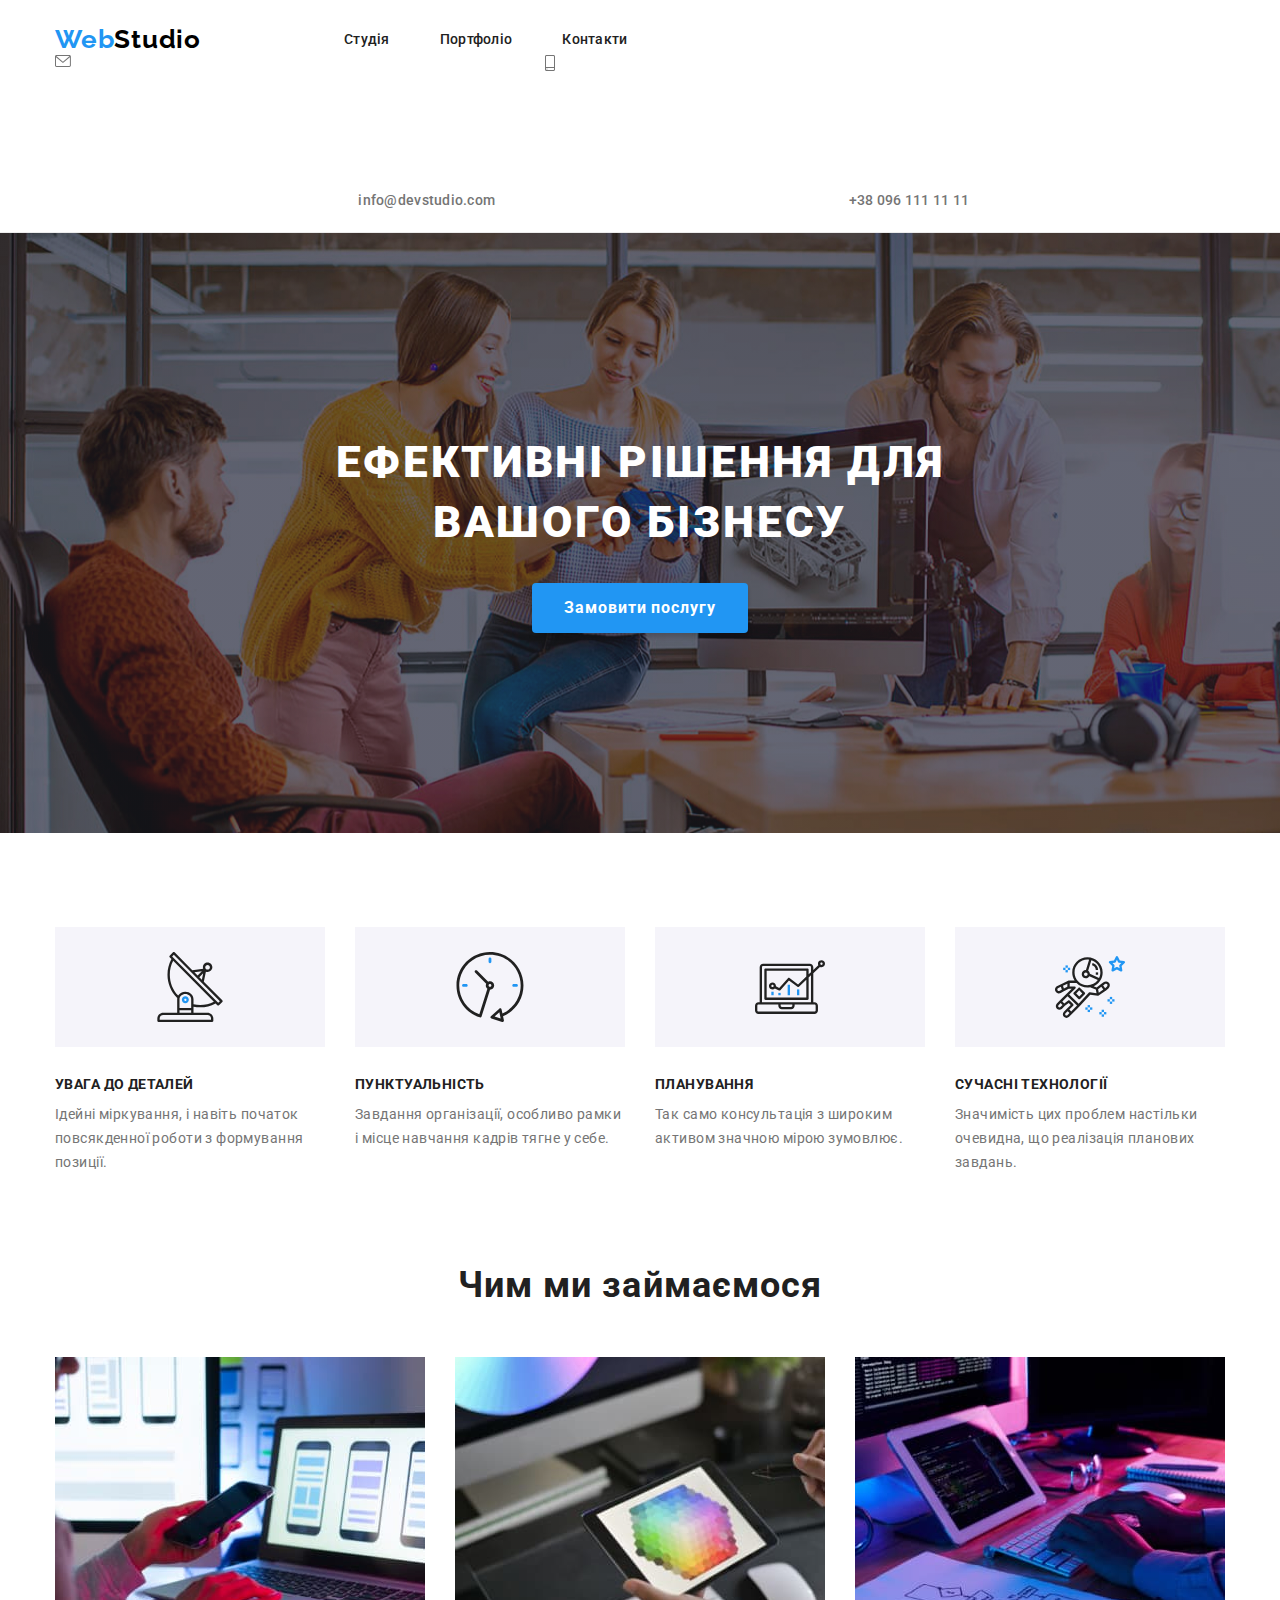
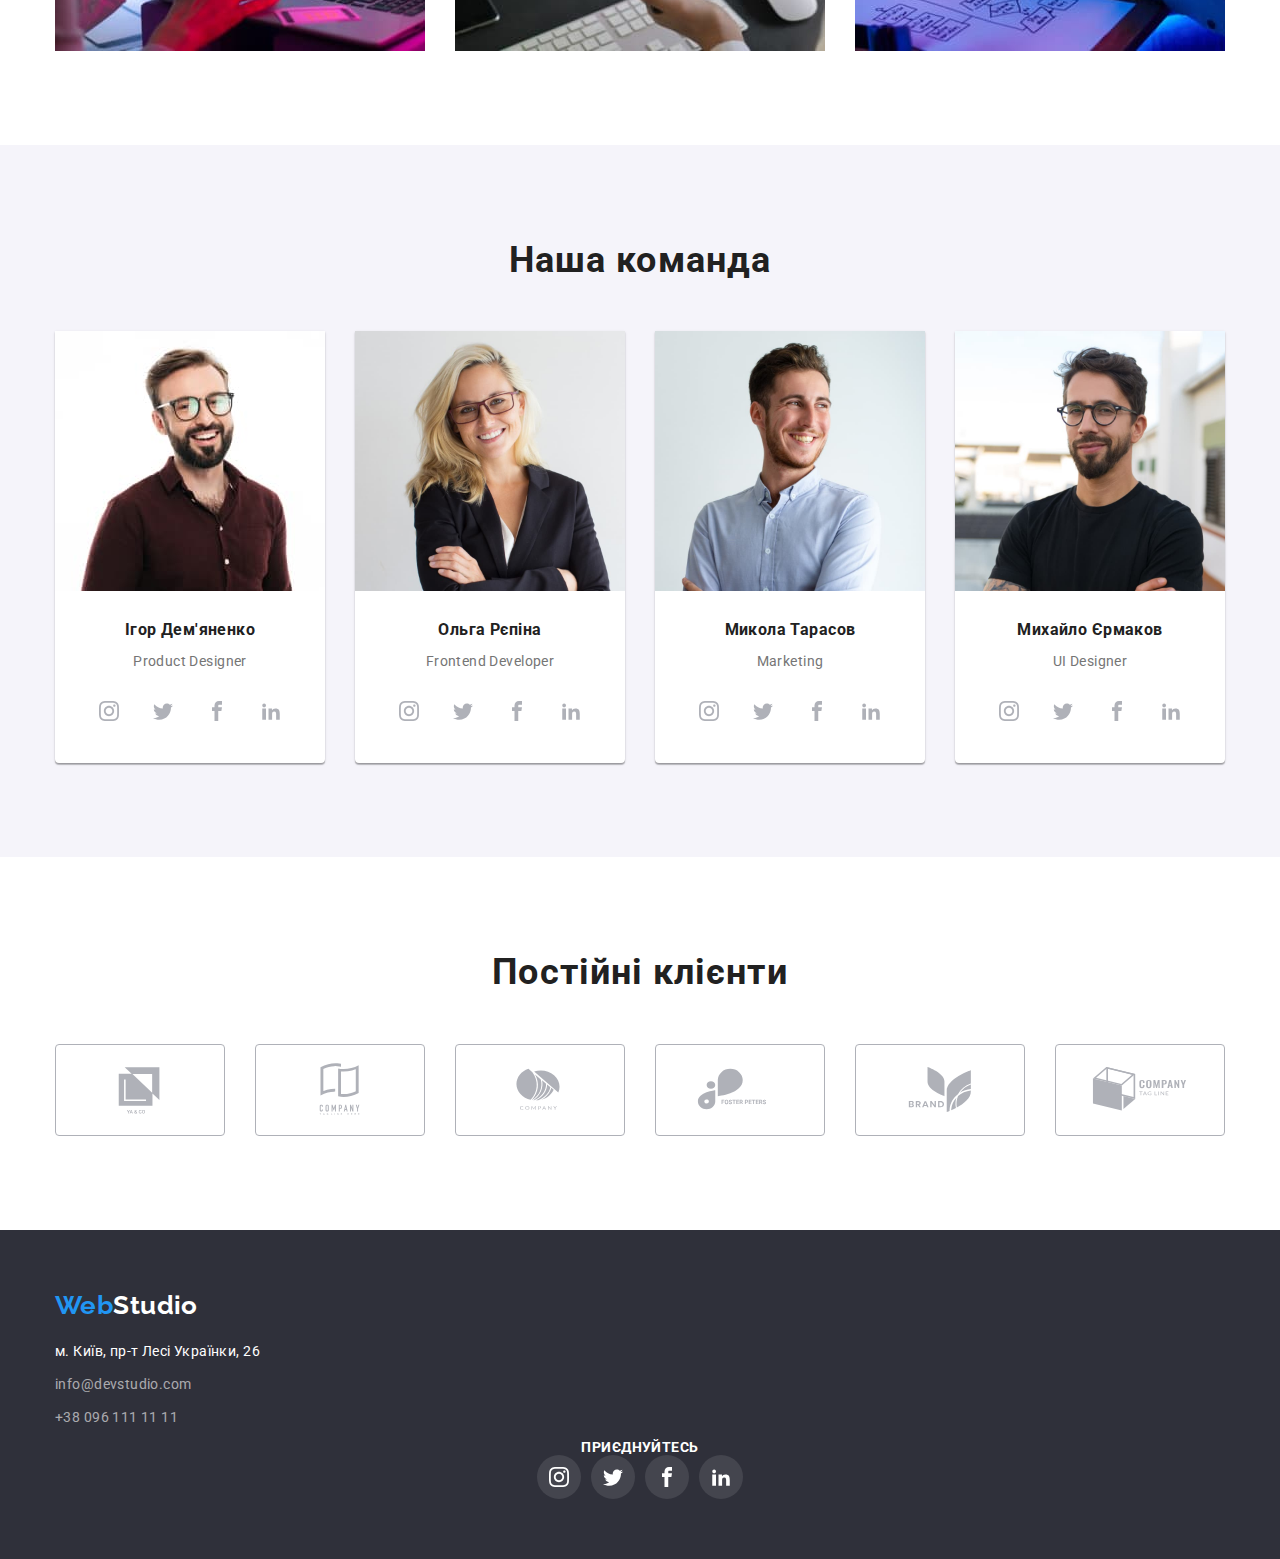
==== index.html @ 0ea30027 "hw4" ====
<!DOCTYPE html>
<html lang="uk">
  <head>
    <meta charset="UTF-8" />
    <meta name="viewport" content="width=device-width, initial-scale=1.0" />
    <title>WebStudio</title>
    <link href="https://fonts.googleapis.com/css2?family=Raleway:wght@700&family=Roboto:wght@400;500;700;900&display=swap" rel="stylesheet">
    <link rel="stylesheet" href="https://cdn.jsdelivr.net/npm/modern-normalize@1.1.0/modern-normalize.min.css">
    <link rel="stylesheet" href="css/styles.css" />
   </head>
  <body>
    <!--header-->
    <header class="header-top">
      <div class="container page-header-container">
      <nav class="page-header-container">
        <a class="logo" href="./index.html">Web<span class="logo-dark">Studio</span></a>
        <ul class="page-header-container">
          <li><a class="header-list-link" href="./index.html">Студія</a></li>
          <li><a class="header-list-link" href="./portfolio.html">Портфоліо</a></li>
          <li><a class="header-list-link" href="#">Контакти</a></li>
        </ul>
      </nav>
      <ul class="page-header-container">
        <li class="header-contact-list">
          <a class="header-list-link-contact" href="mailto:info@devstudio.com" lang="en"> 
            <svg class="header-contact">
            <use href="./images/sprite.svg#icon-envelope" width="16px" height="12px"></use>
          </svg>
          info@devstudio.com</a>
        </li>
        <li class="header-contact-list"> 
          <a class="header-list-link-contact" href="tel:+380961111111">
            <svg class="header-contact">
              <use href="./images/sprite.svg#icon-smartphone" width="10px" height="16px"></use>
            </svg> 
            +38 096 111 11 11</a>
        </li>
      </ul>
      </div>
    </header>
    <!--main-->
    <main>
      <section class="title">
        <div class="container">
        <h1 class="title-item">Ефективні рішення для вашого бізнесу</h1>
        <button class="button title-button" type="button">Замовити послугу</button>
        </div>
      </section>
      <section class="main-description-box">
        <div class="container">
        <h2 class="visually-hidden">Наші переваги</h2>
        <ul class="card-list">
                <li class="card-list-item">
                    <svg class="card-list-icon">
                      <use href="./images/sprite.svg#icon-antenna"></use>
                    </svg>
                </li>
                <li class="card-list-item">
                    <svg class="card-list-icon">
                      <use href="./images/sprite.svg#icon-clock"></use>
                    </svg>
                </li>
                <li class="card-list-item">
                    <svg class="card-list-icon">
                      <use href="./images/sprite.svg#icon-diagram"></use>
                    </svg>
                </li>
                <li class="card-list-item">
                    <svg class="card-list-icon">
                      <use href="./images/sprite.svg#icon-astronaut"></use>
                    </svg>
                </li>
              </ul>
        <ul class="main-description">
          <li class="main-job-description">
            <h3 class="main-title">Увага до деталей</h3>
            <p class="main-list">
              Ідейні міркування, і навіть початок повсякденної роботи з формування позиції.
            </p>
          </li>
          <li class="main-job-description">
            <h3 class="main-title">Пунктуальність</h3>
            <p class="main-list">
              Завдання організації, особливо рамки і місце навчання кадрів тягне у себе.
            </p>
          </li>
          <li class="main-job-description">
            <h3 class="main-title">Планування</h3>
            <p class="main-list">
              Так само консультація з широким активом значною мірою зумовлює.
            </p>
          </li>
          <li class="main-job-description">
            <h3 class="main-title">Сучасні технології</h3>
            <p class="main-list">
              Значимість цих проблем настільки очевидна, що реалізація планових
              завдань.
            </p>
          </li>
        </ul>
        </div>
      </section>
      <section class="main-images-box"> 
        <div class="container">
        <h2 class="main-title-icon">Чим ми займаємося</h2>
        <ul class="main-images">
          <li>
            <img src=./images/img(1).jpg alt="людина працює з телефоном"
            width="370">
          </li>
          <li>
            <img src=./images/img(2).jpg alt="людина працює за планшетом"
            width="370"/>
          </li>
          <li>
            <img src=./images/img(3).jpg alt="людина працює за комп'ютером"
            width="370"/>
          </li>
        </ul>
        </div>
      </section>
      <section class="main-team">
        <div class="container">
        <h2 class="main-title-icon">Наша команда</h2>
        <ul class="main-group-icon">
          <li class="main-team-foto">
            <img src=./images/img4.jpg alt="Ігор Дем'яненко" width="270" height="260"/>
             <div class="main-group-text"> 
              <h3 class="main-group-name">Ігор Дем'яненко</h3>
              <p class="main-list-command">Product Designer</p>
              <ul class="social-list">
                <li class="social-list-item">
                  <a href="" class="social-list-link">
                    <svg class="social-list-icon">
                      <use href="./images/sprite.svg#icon-instagram"></use>
                    </svg>
                  </a>
                </li>
                <li class="social-list-item">
                  <a href="" class="social-list-link">
                    <svg class="social-list-icon">
                      <use href="./images/sprite.svg#icon-twitter"></use>
                    </svg>
                  </a>
                </li>
                <li class="social-list-item">
                  <a href="" class="social-list-link">
                    <svg class="social-list-icon">
                      <use href="./images/sprite.svg#icon-facebook"></use>
                    </svg>
                  </a>
                </li>
                <li class="social-list-item">
                  <a href="" class="social-list-link">
                    <svg class="social-list-icon">
                      <use href="./images/sprite.svg#icon-linkedin"></use>
                    </svg>
                  </a>
                </li>
              </ul>
              </div>
          </li>
          <li class="main-team-foto">
            <img src=./images/img1.jpg alt="Ольга Рєпіна" width="270" height="260"/>
             <div class="main-group-text">
            <h3 class="main-group-name">Ольга Рєпіна</h3>
            <p class="main-list-command">Frontend Developer</p>
            <ul class="social-list">
              <li class="social-list-item">
                <a href="" class="social-list-link">
                  <svg class="social-list-icon">
                    <use href="./images/sprite.svg#icon-instagram"></use>
                  </svg>
                </a>
              </li>
              <li class="social-list-item">
                <a href="" class="social-list-link">
                  <svg class="social-list-icon">
                    <use href="./images/sprite.svg#icon-twitter"></use>
                  </svg>
                </a>
              </li>
              <li class="social-list-item">
                <a href="" class="social-list-link">
                  <svg class="social-list-icon">
                    <use href="./images/sprite.svg#icon-facebook"></use>
                  </svg>
                </a>
              </li>
              <li class="social-list-item">
                <a href="" class="social-list-link">
                  <svg class="social-list-icon">
                    <use href="./images/sprite.svg#icon-linkedin"></use>
                  </svg>
                </a>
              </li>
            </ul>
            </div>
          </li>
          <li class="main-team-foto">
            <img src=./images/img2.jpg alt="Микола Тарасов" width="270" height="260"/>
            <div class="main-group-text">
            <h3 class="main-group-name">Микола Тарасов</h3>
            <p class="main-list-command">Marketing</p>
            <ul class="social-list">
              <li class="social-list-item">
                <a href="" class="social-list-link">
                  <svg class="social-list-icon">
                    <use href="./images/sprite.svg#icon-instagram"></use>
                  </svg>
                </a>
              </li>
              <li class="social-list-item">
                <a href="" class="social-list-link">
                  <svg class="social-list-icon">
                    <use href="./images/sprite.svg#icon-twitter"></use>
                  </svg>
                </a>
              </li>
              <li class="social-list-item">
                <a href="" class="social-list-link">
                  <svg class="social-list-icon">
                    <use href="./images/sprite.svg#icon-facebook"></use>
                  </svg>
                </a>
              </li>
              <li class="social-list-item">
                <a href="" class="social-list-link">
                  <svg class="social-list-icon">
                    <use href="./images/sprite.svg#icon-linkedin"></use>
                  </svg>
                </a>
              </li>
            </ul>
            </div>
          </li>
          <li class="main-team-foto">
            <img src=./images/img3.jpg alt="Михайло Єрмаков" width="270" height="260"/>
            <div class="main-group-text">
            <h3 class="main-group-name">Михайло Єрмаков</h3>
            <p class="main-list-command">UI Designer</p>
            <ul class="social-list">
              <li class="social-list-item">
                <a href="" class="social-list-link">
                  <svg land="en" aria-label="instagram icon" class="social-list-icon">
                    <use href="./images/sprite.svg#icon-instagram"></use>
                  </svg>
                </a>
              </li>
              <li class="social-list-item">
                <a href="" class="social-list-link">
                  <svg land="en" aria-label="twitter icon" class="social-list-icon">
                    <use href="./images/sprite.svg#icon-twitter"></use>
                  </svg>
                </a>
              </li>
              <li class="social-list-item">
                <a href="" class="social-list-link">
                  <svg land="en" aria-label="facebook icon" class="social-list-icon">
                    <use href="./images/sprite.svg#icon-facebook"></use>
                  </svg>
                </a>
              </li>
              <li class="social-list-item">
                <a href="" class="social-list-link">
                  <svg land="en" aria-label="linkedin icon" class="social-list-icon">
                    <use href="./images/sprite.svg#icon-linkedin"></use>
                  </svg>
                </a>
              </li>
            </ul>
            </div>
          </li>
        </ul>
        </div>
        </section>
        <section class="main-customers">
          <div class="container"> 
            <h2 class="main-title-icon">Постійні клієнти</h2>
            <ul class="customers-list">
              <li class="customers-list-item">
                  <svg class="customers-list-icon">
                    <use href="./images/sprite.svg#icon-logo"></use>
                  </svg>
              </li>
              <li class="customers-list-item">
                  <svg class="customers-list-icon">
                    <use href="./images/sprite.svg#icon-logo-1"></use>
                  </svg>
              </li>
              <li class="customers-list-item">
                  <svg class="customers-list-icon">
                    <use href="./images/sprite.svg#icon-logo-2"></use>
                  </svg>
              </li>
              <li class="customers-list-item">
                  <svg class="customers-list-icon">
                    <use href="./images/sprite.svg#icon-logo-3"></use>
                  </svg>
              </li>
              <li class="customers-list-item">
                <svg class="customers-list-icon">
                  <use href="./images/sprite.svg#icon-logo-4"></use>
                </svg>
            </li>
            <li class="customers-list-item">
              <svg class="customers-list-icon">
                <use href="./images/sprite.svg#icon-logo-5"></use>
              </svg>
          </li>
            </ul>
          </div> 
        </section>
    </main>
    <!--footer-->
    <footer class="footer-item">
      <div class="container">
        <div>
      <a class="logo-footer" href="/">Web<span class="logo-light">Studio</span></a>
      <address class="footer-style">
        <ul class="footer-cont-m">
          <li class="footer-cont-display">
            <a class="footer-address"
              href="https://gl/maps/CPtrU1FHBa2aNyZL9"
              target="_blank"
              rel="noopener noopener nofollow"
              >м. Київ, пр-т Лесі Українки, 26</a>
          </li>
          <li class="footer-cont-display">
            <a class="footer-contacts"
            href="mailto:info@devstudio.com" lang="en">info@devstudio.com</a>
          </li>
          <li class="footer-cont-display"><a class="footer-contacts"
            href="tel:+380961111111">+38 096 111 11 11</a></li>
        </ul>
      </address>
    </div>
  <div class="footer-social">
    <h3 class="footer-social-title">приєднуйтесь</h3>
    <ul class="footer-social-list">
      <li class="footer-social-list-item">
        <a href="" class="footer-social-list-link">
          <svg land="en" aria-label="instagram icon" class="footer-social-list-icon">
            <use href="./images/sprite.svg#icon-instagram"></use>
          </svg>
        </a>
      </li>
      <li class="footer-social-list-item">
        <a href="" class="footer-social-list-link">
          <svg land="en" aria-label="twitter icon" class="footer-social-list-icon">
            <use href="./images/sprite.svg#icon-twitter"></use>
          </svg>
        </a>
      </li>
      <li class="footer-social-list-item">
        <a href="" class="footer-social-list-link">
          <svg land="en" aria-label="facebook icon" class="footer-social-list-icon">
            <use href="./images/sprite.svg#icon-facebook"></use>
          </svg>
        </a>
      </li>
      <li class="footer-social-list-item">
        <a href="" class="footer-social-list-link">
          <svg land="en" aria-label="linkedin icon" class="footer-social-list-icon">
            <use href="./images/sprite.svg#icon-linkedin"></use>
          </svg>
        </a>
      </li>
    </ul>
      </div>
    </footer>
  </body>
</html>
---- css/styles.css ----
:root{
    --accent-color:#2196F3;
    --primary-text-color:#212121;
    --secondary-text-color:#757575;
    --title-background-color:#2F303A;
    --title-item:#FFFFFF;
    --body-color:#ffffff;
    --portfolio-header:#FFFFFF;
    --logo-dark-header:#000000;
    --header-list-link-contact:#757575;
    --portfolio-button-bc:#F5F4FA;
    --button:#FFFFFF;
    --button-hf:#188CE8;
    --portfolio-button-hf:#FFFFFF;
    --main-team:#F5F4FA;
    --main-team-foto:#FFFFFF;
    --logo-light:#FFFFFF;
    --footer-address:#FFFFFF;
    --footer-contacts:#FFFFFF99;
    --main-portfolio-foto-border:#EEEEEE;
    --portfolio-main-fon:#F5F5F5;
    --footer-social-title:#FFFFFF}
ul,ol {
    list-style: none;
    margin-top: 0;
    margin-bottom: 0;
    padding-left: 0;}
img {
    display: block;}
h1,h2,h3,p{
    margin-top: 0;
    margin-bottom: 0;}    
button {cursor: pointer;
    font-family: 'Roboto', sans-serif;
    font-style: normal;
    font-weight: 700;
    font-size: 16px;
    line-height: 1.88;
    letter-spacing: 0.06em;}  
body{
    font-family: 'Roboto', sans-serif;
    font-size: 14px;
    letter-spacing: 0.03em;
    background-color:var(--body-color);
    color:var(--primary-text-color);}
.portfolio-body {
    background-color:var(--body-color);}
/*header*/
.header-top {
    padding-top: 24px;
    padding-bottom: 24px;
    border-bottom: 1px solid #ECECEC;;}
.container {
    width: 1200px;
    margin-left: auto;
    margin-right: auto;
    padding-left: 15px;
    padding-right: 15px;}
.page-header-container {
    display: flex;
    flex-wrap: wrap;
    align-items: center;
    justify-content: space-between;
    column-gap: 50px;}
.logo {
    text-decoration: none;
    color:var(--accent-color);
    font-family: 'Raleway', sans-serif;
    font-weight: 700;
    font-size: 26px;
    line-height: 1.19;
    letter-spacing: 0.03em;
    margin-right: 93px;}
.logo-dark {
    color:var(--logo-dark-header);}
.header-list-link {
    font-family: 'Roboto', sans-serif;
    font-style: normal;
    font-weight: 500;
    font-size: 14px;
    line-height: 1.14;
    letter-spacing: 0.02em;
    color: var(--primary-text-color);
    text-decoration : none;}
.header-list-link:hover,
.header-list-link:focus {
    color:var(--accent-color);}
.header-list-link-contact{
    font-family: 'Roboto', sans-serif;
    font-style: normal;
    font-weight: 500;
    font-size: 14px;
    line-height: 16px;
    letter-spacing: 0.02em;
    text-decoration: none;
    color:var(--header-list-link-contact);}   
.header-list-link-contact:hover,
.header-list-link-contact:focus {
    color: var(--accent-color);}
.header-contact {
    fill: var(--secondary-text-color);}
.header-contact:hover,
.header-contact:focus {
    fill: var(--accent-color);}            
.portfolio-header {
    background-color: var(--portfolio-header);}
/*main*/
.title { 
    padding-top: 200px; 
    padding-bottom: 200px;
    text-align: center;
    background-image:linear-gradient(rgba(47, 48, 58, 0.4), rgba(47, 48, 58, 0.4)), url(/images/Img.jpg);
    background-size: cover;
    background-color: var(--title-background-color);}
.title-item {
    margin-bottom: 30px; 
    margin-left: auto ;
    margin-right: auto;
    max-width: 696px ;
    font-weight: 900;
    font-size: 44px;
    line-height: 1.36;
    letter-spacing: 0.06em;
    text-transform: uppercase;
    color: var(--title-item);}
.button {
    display: inline-block;
    min-width: 216px;
    border-radius: 4px;
    background-color: var(--accent-color);
    color: var(--button);
    line-height: 1.88;
    letter-spacing: 0.06em;
    width: 216px;
    height: 50px;
    display: flex;
    align-items: center;
    justify-content: center;
    margin-left: auto;
    margin-right: auto;}
.title-button {
    border: none;
    padding: 6px 22px;
    text-align: center;
    align-items: center;
    box-shadow: 0px 4px 4px rgba(0, 0, 0, 0.15);}
.button:hover,
.button:focus {
    background-color: var(--button-hf);}
.main-description-box {
    padding-top: 94px;}
.visually-hidden {
    position: absolute;
    white-space: nowrap;
    width: 1px;
    height: 1px;
    overflow: hidden;
    border: 0;
    padding: 0;
    clip: rect(0 0 0 0);
    clip-path: inset(50%);
    margin: -1px;}
.card-list {
    display: flex;
    column-gap: 30px;} 
.card-list-item {
    display: flex;
    justify-content: center;
    align-items: center;
    width: 270px;
    height: 120px;
    background-color: #F5F4FA;
    margin-bottom: 30px;}    
.card-list-icon {
    height: 70px;
    width: 70px;}        
.main-description {
    display: flex;
    gap: 30px;}
.main-job-description { 
    width: 270px;}
.main-title {
    margin-bottom: 10px;
    text-transform: uppercase;
    font-style: Bold;
    font-size: 14px;
    line-height: 1.14;
    letter-spacing: 0.03em;
    color: var(--primary-text-color);}
.main-list {
    font-style: normal;
    font-size: 14px;
    line-height: 1.71;
    letter-spacing: 0.03em;
    color: var(--secondary-text-color);
    margin-bottom: 90px;}
.main-images-box {
    display: block;
    max-width: 100%;
    height: auto;
    padding-bottom: 94px;}
.main-title-icon {
    font-style: normal;
    font-weight: 700;
    text-align: center;
    font-size: 36px;
    line-height: 1.17;
    letter-spacing: 0.03em;
    color: var(--primary-text-color);
    margin-bottom: 50px;}
.main-list-command {
    font-style: normal;
    font-size: 14px;
    line-height: 1.71;
    letter-spacing: 0.03em;
    text-align: center;
    color: var(--secondary-text-color);
    margin-bottom: 16px;}
.main-images {
    display: flex;
    flex-wrap: wrap;
    gap: 30px;}
.main-team {
    background-color: var(--main-team);
    padding-bottom: 94px;
    padding-top: 94px;}
.main-group-icon {
    display: flex;
    flex-wrap: wrap;
    gap: 30px;}
.main-team-foto {
    background-color: var(--main-team-foto);
    box-shadow: 0px 1px 3px rgba(0, 0, 0, 0.12), 0px 1px 1px rgba(0, 0, 0, 0.14), 0px 2px 1px rgba(0, 0, 0, 0.2);
    border-radius: 0px 0px 4px 4px;}
.main-group-text {
    margin-top: 30px;}
.main-group-name {
    margin-bottom: 10px;
    text-align: center;}
.social-list {
    display: flex;
    justify-content: center;
    column-gap: 10px;} 
.social-list-link {
    display: flex;
    align-items: center;
    justify-content: center;
    width: 44px;
    height: 44px;
    border-radius: 50%;
    margin-bottom: 30px;}
.social-list-link:hover,
.social-list-link:focus {
    background-color:var(--accent-color);}    
.social-list-icon {
    width: 20px;
    height: 20px;
    fill:#AFB1B8;}
.social-list-link:hover .social-list-icon,
.social-list-link:focus .social-list-icon {
    fill: #FFFFFF;} 
.main-customers {
    padding-bottom: 94px;
    padding-top: 94px;} 
.customers-list {
    display: flex;
    justify-content: center;
    column-gap: 30px;}
.customers-list-item {
    width: 170px;
    height: 92px;
    left: 415px;
    top: 2490px;
    border: 1px solid #AFB1B8;
    border-radius: 4px;
    display: flex;
    justify-content: center;
    align-items: center;}    
.customers-list-icon:hover,
.customers-list-icon:focus {
    fill: var(--accent-color);}       
.customers-list-icon {
    width: 106px;
    height: 60px;
    fill: #AFB1B8;}              
/*main-portfolio*/
.portfolio-main-fon {
    padding-top: 94px;
    padding-bottom: 94px;}
.portfolio-main-button {
    display: flex;
    flex-wrap: wrap;
    gap: 8px;
    justify-content: center;
    margin-bottom: 50px;}
.portfolio-button {
    font-family: 'Roboto', sans-serif;
    font-style: normal;
    font-weight: 500;
    font-size: 16px;
    line-height: 1.63;
    text-align: center;
    letter-spacing: 0.03em;
    color:var(--primary-text-color);
    background-color:var(--portfolio-button-bc);
    cursor: pointer;
    border-radius: 4px;
    height: 38px;
    padding: 6px 22px;}
.portfolio-button:hover,
.portfolio-button:focus {
    background-color: var(--accent-color);
    color: var(--portfolio-button-hf);
    box-shadow: 0px 3px 1px rgba(0, 0, 0, 0.1),
        0px 1px 2px rgba(0, 0, 0, 0.08),
        0px 2px 2px rgba(0, 0, 0, 0.12);}
.portfolio-display {
    display: flex;
    flex-wrap: wrap;
    gap: 30px;}
.main-portfolio-foto {
    width: 370px;}
.main-portfolio-foto:hover,
.main-portfolio-foto:focus {
    box-shadow: 0px 1px 1px rgba(0, 0, 0, 0.12), 0px 4px 4px rgba(0, 0, 0, 0.06), 1px 4px 6px rgba(0, 0, 0, 0.16);}
.portfolio-main-text {
    padding: 20px 24px;
    border: 1px solid var(--main-portfolio-foto-border);}
.main-portfolio-title {
    font-style: normal;
    font-size: 18px;
    line-height: 2;
    letter-spacing: 0.06em;
    color: var(--primary-text-color);
    margin-bottom: 4px;}
.main-portfolio { 
    color:var(--secondary-text-color);
    font-style: normal;
    font-size: 16px;
    line-height: 1.88;
    letter-spacing: 0.03em;}
/*footer*/
.footer-item {
    background-color: #2F303A;
    padding-top: 60px;
    padding-bottom: 60px;}
.logo-footer {
    text-decoration: none;
    color: var(--accent-color);
    font-family: 'Raleway', sans-serif;
    font-style: normal;
    font-weight: 700;
    font-size: 26px;
    line-height: 1.19;}  
.logo-light {
    color: var(--logo-light);}
.footer-style {
    font-style: normal;}
.footer-cont-display {
    display: flex;
    flex-direction: column;
    margin-bottom: 9px;}
.footer-address {
    text-decoration: none;
    color: var(--footer-address);
    font-style: normal;
    font-size: 14px;
    line-height: 1.71;
    letter-spacing: 0.03em;
    margin-top: 20px;}
.footer-address:hover,
.footer-address:focus {
    color:var(--accent-color);} 
.footer-contacts {
    text-decoration: none;
    color: var(--footer-contacts);
    font-style: normal;
    font-size: 14px;
    line-height: 1.71;
    letter-spacing: 0.03em;} 
.footer-contacts:hover,
.footer-contacts:focus {
    color:var(--accent-color);}
.footer-social {
    display: flex;
    flex-direction: column;
    align-items:center;}    
.footer-social-title {
    font-weight: 700;
    font-size: 14px;
    line-height: 16px;
    letter-spacing: 0.03em;
    text-transform: uppercase;
    color:var(--footer-social-title);}    
.footer-social-list {
    display: flex;
    justify-content: center;
    column-gap: 10px;} 
.footer-social-list-link {
    display: flex;
    align-items: center;
    justify-content: center;
    width: 44px;
    height: 44px;
    border-radius: 50%;
    background: rgba(255, 255, 255, 0.1);}
.footer-social-list-link:hover,
.footer-social-list-link:focus {
    background-color:var(--accent-color);}    
.footer-social-list-icon {
    width: 20px;
    height: 20px;
    fill: #FFFFFF;}
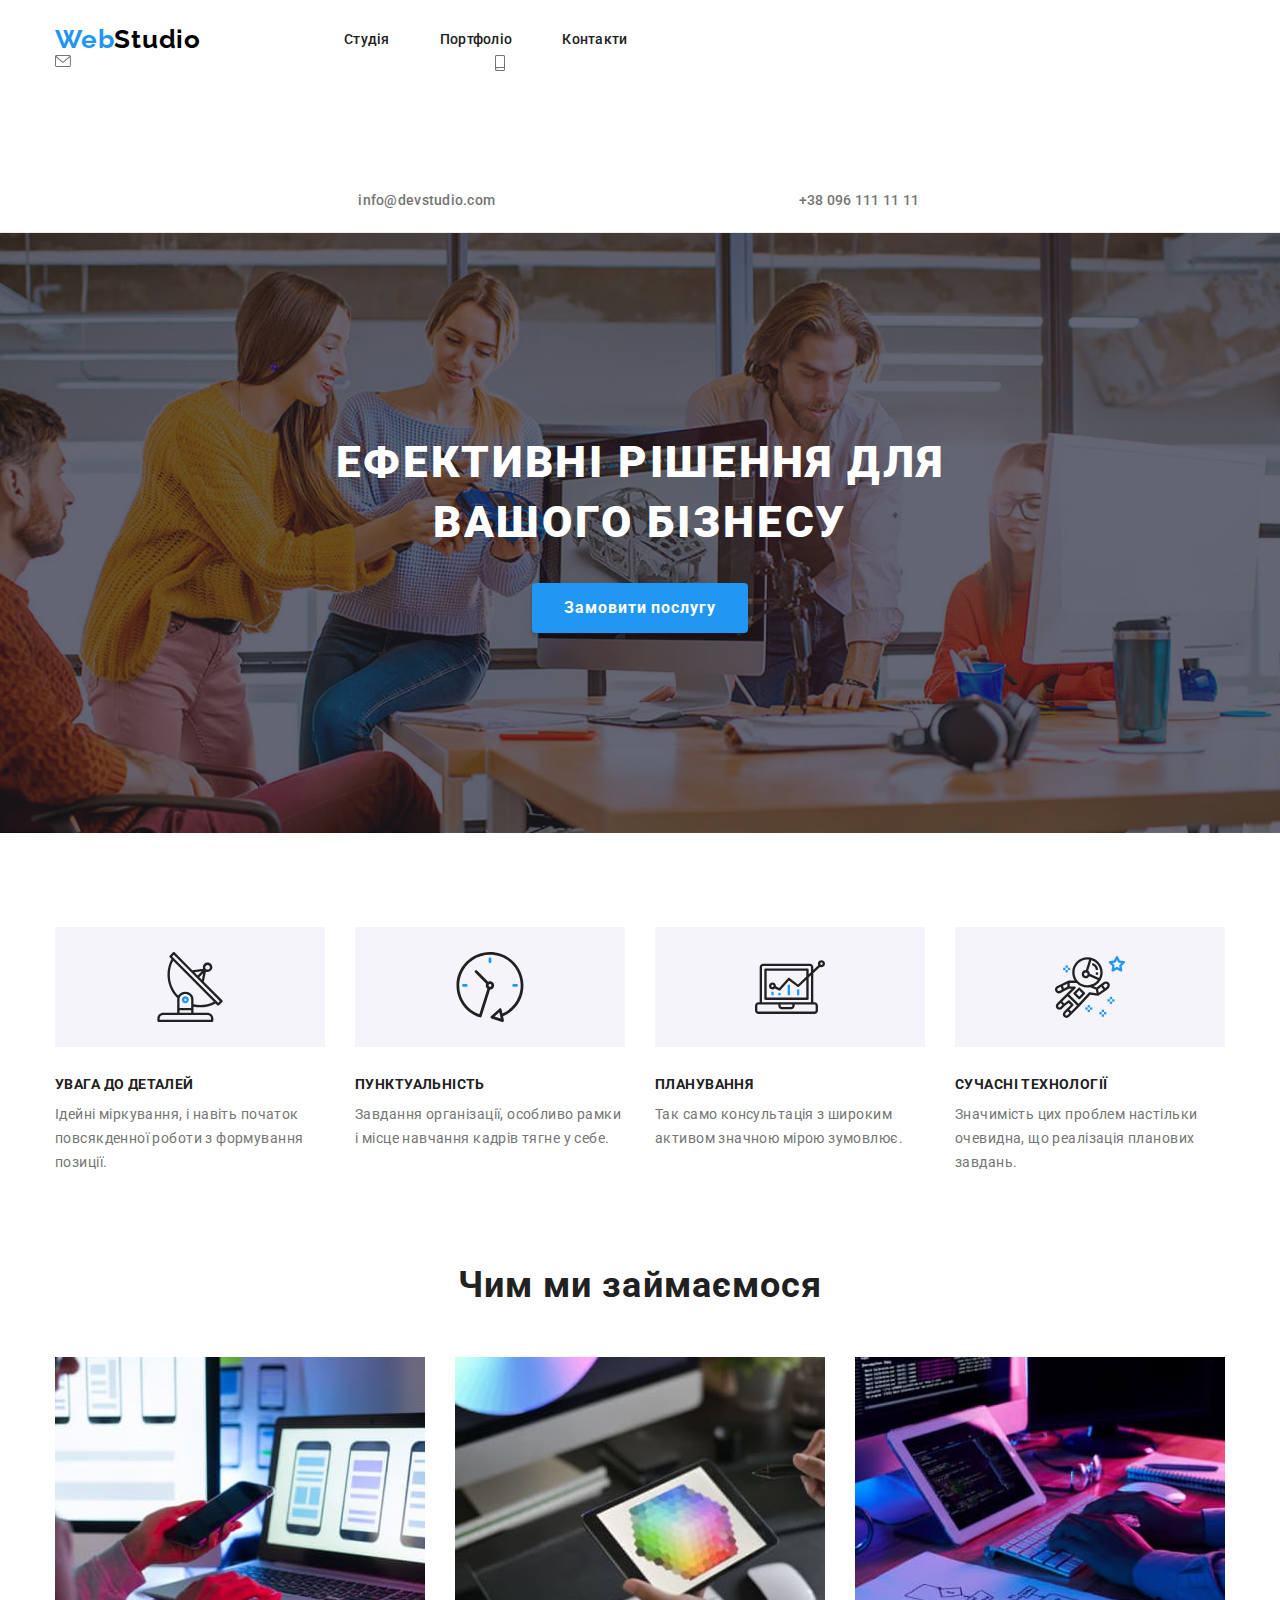
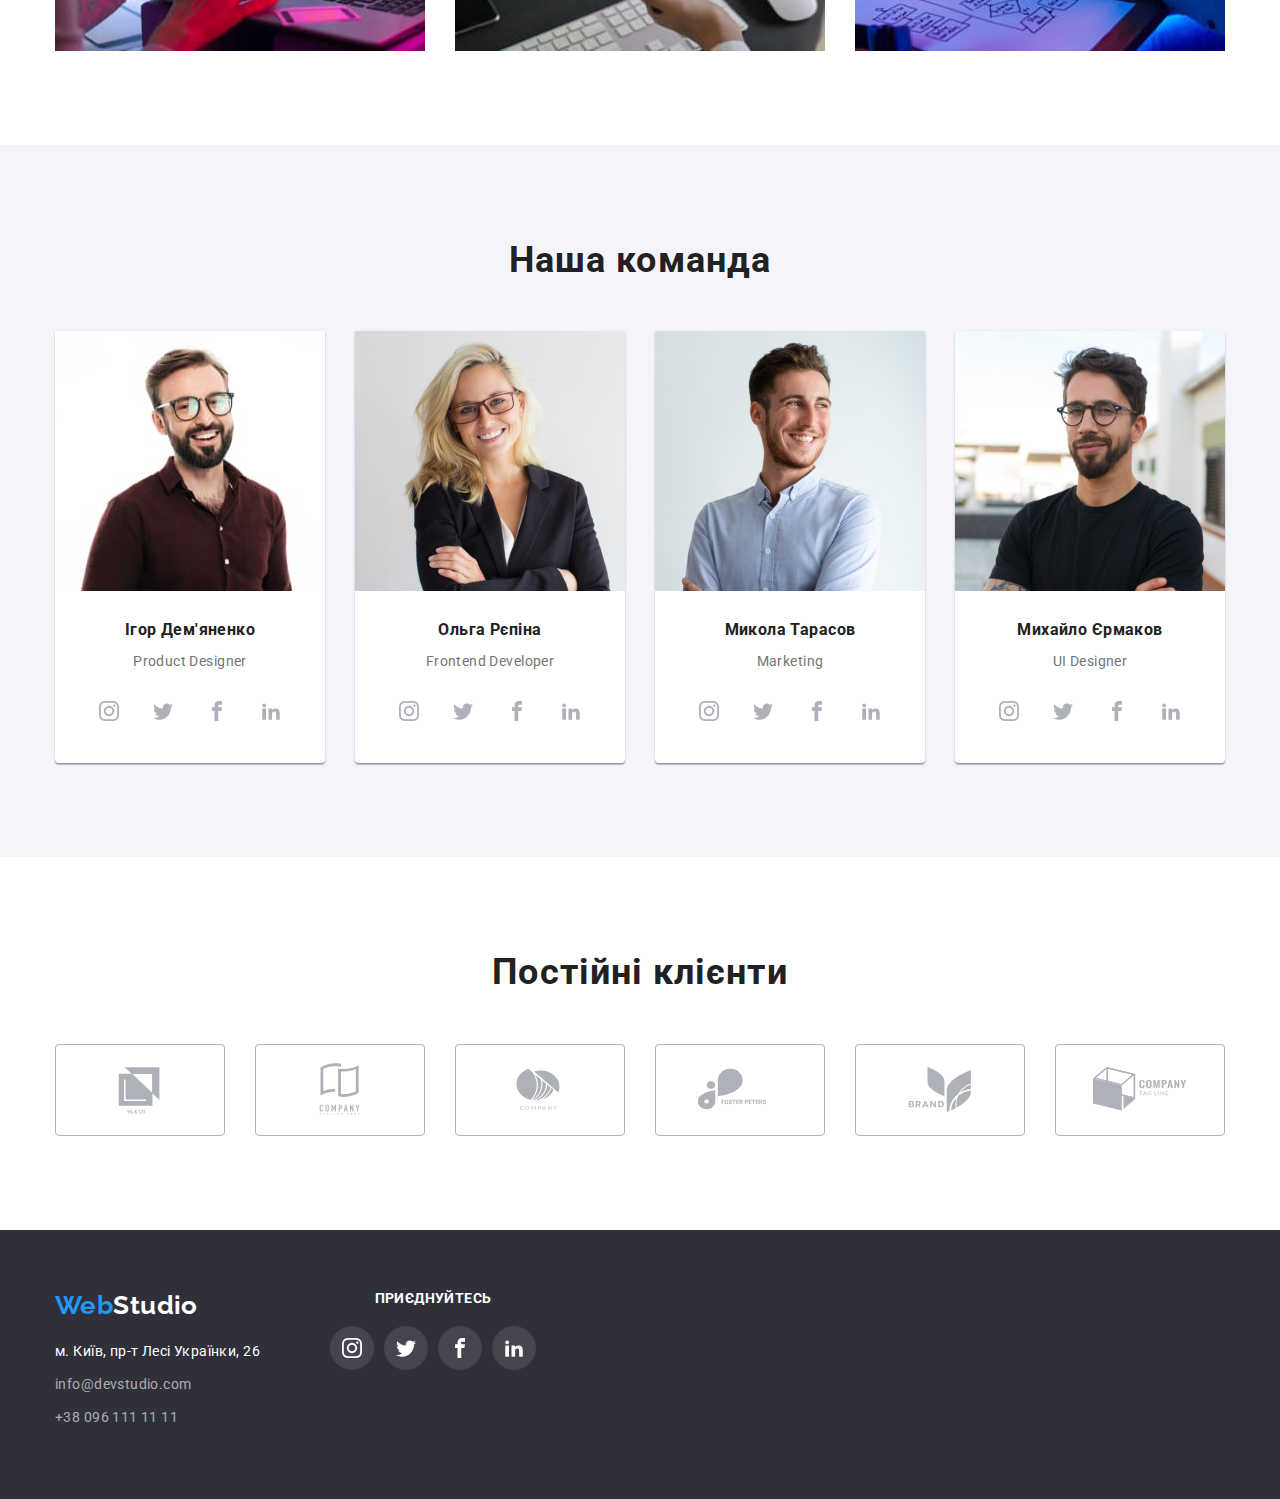
==== commit f5752d69: "hw4перевірка" ====
--- a/index.html
+++ b/index.html
@@ -20,7 +20,8 @@
           <li><a class="header-list-link" href="#">Контакти</a></li>
         </ul>
       </nav>
-      <ul class="page-header-container">
+      <div class="header-container">
+      <ul class="header-container">
         <li class="header-contact-list">
           <a class="header-list-link-contact" href="mailto:info@devstudio.com" lang="en"> 
             <svg class="header-contact">
@@ -36,6 +37,7 @@
             +38 096 111 11 11</a>
         </li>
       </ul>
+    </div>
       </div>
     </header>
     <!--main-->
@@ -49,48 +51,46 @@
       <section class="main-description-box">
         <div class="container">
         <h2 class="visually-hidden">Наші переваги</h2>
-        <ul class="card-list">
-                <li class="card-list-item">
-                    <svg class="card-list-icon">
-                      <use href="./images/sprite.svg#icon-antenna"></use>
-                    </svg>
-                </li>
-                <li class="card-list-item">
-                    <svg class="card-list-icon">
-                      <use href="./images/sprite.svg#icon-clock"></use>
-                    </svg>
-                </li>
-                <li class="card-list-item">
-                    <svg class="card-list-icon">
-                      <use href="./images/sprite.svg#icon-diagram"></use>
-                    </svg>
-                </li>
-                <li class="card-list-item">
-                    <svg class="card-list-icon">
-                      <use href="./images/sprite.svg#icon-astronaut"></use>
-                    </svg>
-                </li>
-              </ul>
         <ul class="main-description">
           <li class="main-job-description">
+            <div class="card-list">
+              <svg class="card-list-icon">
+                <use href="./images/sprite.svg#icon-antenna"></use>
+              </svg>
+            </div>
             <h3 class="main-title">Увага до деталей</h3>
             <p class="main-list">
               Ідейні міркування, і навіть початок повсякденної роботи з формування позиції.
             </p>
           </li>
           <li class="main-job-description">
+            <div class="card-list">
+              <svg class="card-list-icon">
+                <use href="./images/sprite.svg#icon-clock"></use>
+              </svg>
+            </div>
             <h3 class="main-title">Пунктуальність</h3>
             <p class="main-list">
               Завдання організації, особливо рамки і місце навчання кадрів тягне у себе.
             </p>
           </li>
           <li class="main-job-description">
+            <div class="card-list">
+              <svg class="card-list-icon">
+                <use href="./images/sprite.svg#icon-diagram"></use>
+              </svg>
+            </div>
             <h3 class="main-title">Планування</h3>
             <p class="main-list">
               Так само консультація з широким активом значною мірою зумовлює.
             </p>
           </li>
           <li class="main-job-description">
+            <div class="card-list">
+              <svg class="card-list-icon">
+                <use href="./images/sprite.svg#icon-astronaut"></use>
+              </svg>
+            </div>
             <h3 class="main-title">Сучасні технології</h3>
             <p class="main-list">
               Значимість цих проблем настільки очевидна, що реалізація планових
@@ -279,34 +279,46 @@
             <h2 class="main-title-icon">Постійні клієнти</h2>
             <ul class="customers-list">
               <li class="customers-list-item">
+                <a href="" class="customers-item">
                   <svg class="customers-list-icon">
                     <use href="./images/sprite.svg#icon-logo"></use>
                   </svg>
-              </li>
-              <li class="customers-list-item">
+                </a>
+              </li>
+              <li class="customers-list-item">
+                <a href="" class="customers-item">
                   <svg class="customers-list-icon">
                     <use href="./images/sprite.svg#icon-logo-1"></use>
                   </svg>
-              </li>
-              <li class="customers-list-item">
+                </a>
+              </li>
+              <li class="customers-list-item">
+                <a href="" class="customers-item">
                   <svg class="customers-list-icon">
                     <use href="./images/sprite.svg#icon-logo-2"></use>
                   </svg>
-              </li>
-              <li class="customers-list-item">
+                </a>
+              </li>
+              <li class="customers-list-item">
+                <a href="" class="customers-item">
                   <svg class="customers-list-icon">
                     <use href="./images/sprite.svg#icon-logo-3"></use>
                   </svg>
-              </li>
-              <li class="customers-list-item">
+                </a>
+              </li>
+              <li class="customers-list-item">
+                <a href="" class="customers-item">
                 <svg class="customers-list-icon">
                   <use href="./images/sprite.svg#icon-logo-4"></use>
                 </svg>
+              </a>
             </li>
             <li class="customers-list-item">
+              <a href="" class="customers-item">
               <svg class="customers-list-icon">
                 <use href="./images/sprite.svg#icon-logo-5"></use>
               </svg>
+            </a>
           </li>
             </ul>
           </div> 
@@ -314,7 +326,7 @@
     </main>
     <!--footer-->
     <footer class="footer-item">
-      <div class="container">
+      <div class="container footerbox">
         <div>
       <a class="logo-footer" href="/">Web<span class="logo-light">Studio</span></a>
       <address class="footer-style">
@@ -336,7 +348,7 @@
       </address>
     </div>
   <div class="footer-social">
-    <h3 class="footer-social-title">приєднуйтесь</h3>
+    <p class="footer-social-title">приєднуйтесь</p>
     <ul class="footer-social-list">
       <li class="footer-social-list-item">
         <a href="" class="footer-social-list-link">
--- a/css/styles.css
+++ b/css/styles.css
@@ -19,7 +19,8 @@
     --footer-contacts:#FFFFFF99;
     --main-portfolio-foto-border:#EEEEEE;
     --portfolio-main-fon:#F5F5F5;
-    --footer-social-title:#FFFFFF}
+    --footer-social-title:#FFFFFF;
+    --social-customers:#AFB1B8;}
 ul,ol {
     list-style: none;
     margin-top: 0;
@@ -59,9 +60,9 @@
 .page-header-container {
     display: flex;
     flex-wrap: wrap;
-    align-items: center;
-    justify-content: space-between;
-    column-gap: 50px;}
+    column-gap: 50px;
+    align-items: center;
+    justify-content: space-between;}
 .logo {
     text-decoration: none;
     color:var(--accent-color);
@@ -85,6 +86,8 @@
 .header-list-link:hover,
 .header-list-link:focus {
     color:var(--accent-color);}
+.header-container {
+    display: flex;}    
 .header-list-link-contact{
     font-family: 'Roboto', sans-serif;
     font-style: normal;
@@ -109,8 +112,10 @@
     padding-top: 200px; 
     padding-bottom: 200px;
     text-align: center;
-    background-image:linear-gradient(rgba(47, 48, 58, 0.4), rgba(47, 48, 58, 0.4)), url(/images/Img.jpg);
-    background-size: cover;
+    background-image:linear-gradient(rgba(47, 48, 58, 0.4), rgba(47, 48, 58, 0.4)), url(../images/Img.jpg);
+    background-size: 1600px;
+    background-repeat: no-repeat;
+    background-position: center;
     background-color: var(--title-background-color);}
 .title-item {
     margin-bottom: 30px; 
@@ -162,15 +167,12 @@
     margin: -1px;}
 .card-list {
     display: flex;
-    column-gap: 30px;} 
-.card-list-item {
-    display: flex;
     justify-content: center;
     align-items: center;
     width: 270px;
     height: 120px;
     background-color: #F5F4FA;
-    margin-bottom: 30px;}    
+    margin-bottom: 30px;} 
 .card-list-icon {
     height: 70px;
     width: 70px;}        
@@ -233,7 +235,7 @@
     box-shadow: 0px 1px 3px rgba(0, 0, 0, 0.12), 0px 1px 1px rgba(0, 0, 0, 0.14), 0px 2px 1px rgba(0, 0, 0, 0.2);
     border-radius: 0px 0px 4px 4px;}
 .main-group-text {
-    margin-top: 30px;}
+    padding: 30px;}
 .main-group-name {
     margin-bottom: 10px;
     text-align: center;}
@@ -247,15 +249,14 @@
     justify-content: center;
     width: 44px;
     height: 44px;
-    border-radius: 50%;
-    margin-bottom: 30px;}
+    border-radius: 50%;}
 .social-list-link:hover,
 .social-list-link:focus {
     background-color:var(--accent-color);}    
 .social-list-icon {
     width: 20px;
     height: 20px;
-    fill:#AFB1B8;}
+    fill: var(--social-customers);}
 .social-list-link:hover .social-list-icon,
 .social-list-link:focus .social-list-icon {
     fill: #FFFFFF;} 
@@ -268,21 +269,26 @@
     column-gap: 30px;}
 .customers-list-item {
     width: 170px;
-    height: 92px;
-    left: 415px;
-    top: 2490px;
-    border: 1px solid #AFB1B8;
+    height: 92px;}    
+.customers-item:hover ,
+.customers-item:focus {
+    fill: var(--accent-color);
+    border-color: var(--accent-color);} 
+.customers-item { 
+    width: 100%;
+    height: 100%;
+    border: 1px solid var(--social-customers);
     border-radius: 4px;
     display: flex;
     justify-content: center;
-    align-items: center;}    
-.customers-list-icon:hover,
-.customers-list-icon:focus {
-    fill: var(--accent-color);}       
+    align-items: center;}      
 .customers-list-icon {
     width: 106px;
     height: 60px;
-    fill: #AFB1B8;}              
+    fill: var(--social-customers);}
+.customers-list-icon:hover, 
+.customers-list-icon:focus {
+    fill: var(--accent-color);}                  
 /*main-portfolio*/
 .portfolio-main-fon {
     padding-top: 94px;
@@ -305,6 +311,7 @@
     background-color:var(--portfolio-button-bc);
     cursor: pointer;
     border-radius: 4px;
+    border: none;
     height: 38px;
     padding: 6px 22px;}
 .portfolio-button:hover,
@@ -314,6 +321,8 @@
     box-shadow: 0px 3px 1px rgba(0, 0, 0, 0.1),
         0px 1px 2px rgba(0, 0, 0, 0.08),
         0px 2px 2px rgba(0, 0, 0, 0.12);}
+.portfolio-link {
+    display: block;}
 .portfolio-display {
     display: flex;
     flex-wrap: wrap;
@@ -344,6 +353,8 @@
     background-color: #2F303A;
     padding-top: 60px;
     padding-bottom: 60px;}
+.footerbox {
+    display: flex;}    
 .logo-footer {
     text-decoration: none;
     color: var(--accent-color);
@@ -384,14 +395,16 @@
 .footer-social {
     display: flex;
     flex-direction: column;
-    align-items:center;}    
+    align-items:center;
+margin-left: 70px;}    
 .footer-social-title {
     font-weight: 700;
     font-size: 14px;
     line-height: 16px;
     letter-spacing: 0.03em;
     text-transform: uppercase;
-    color:var(--footer-social-title);}    
+    color:var(--footer-social-title);
+    margin-bottom: 20px;}    
 .footer-social-list {
     display: flex;
     justify-content: center;
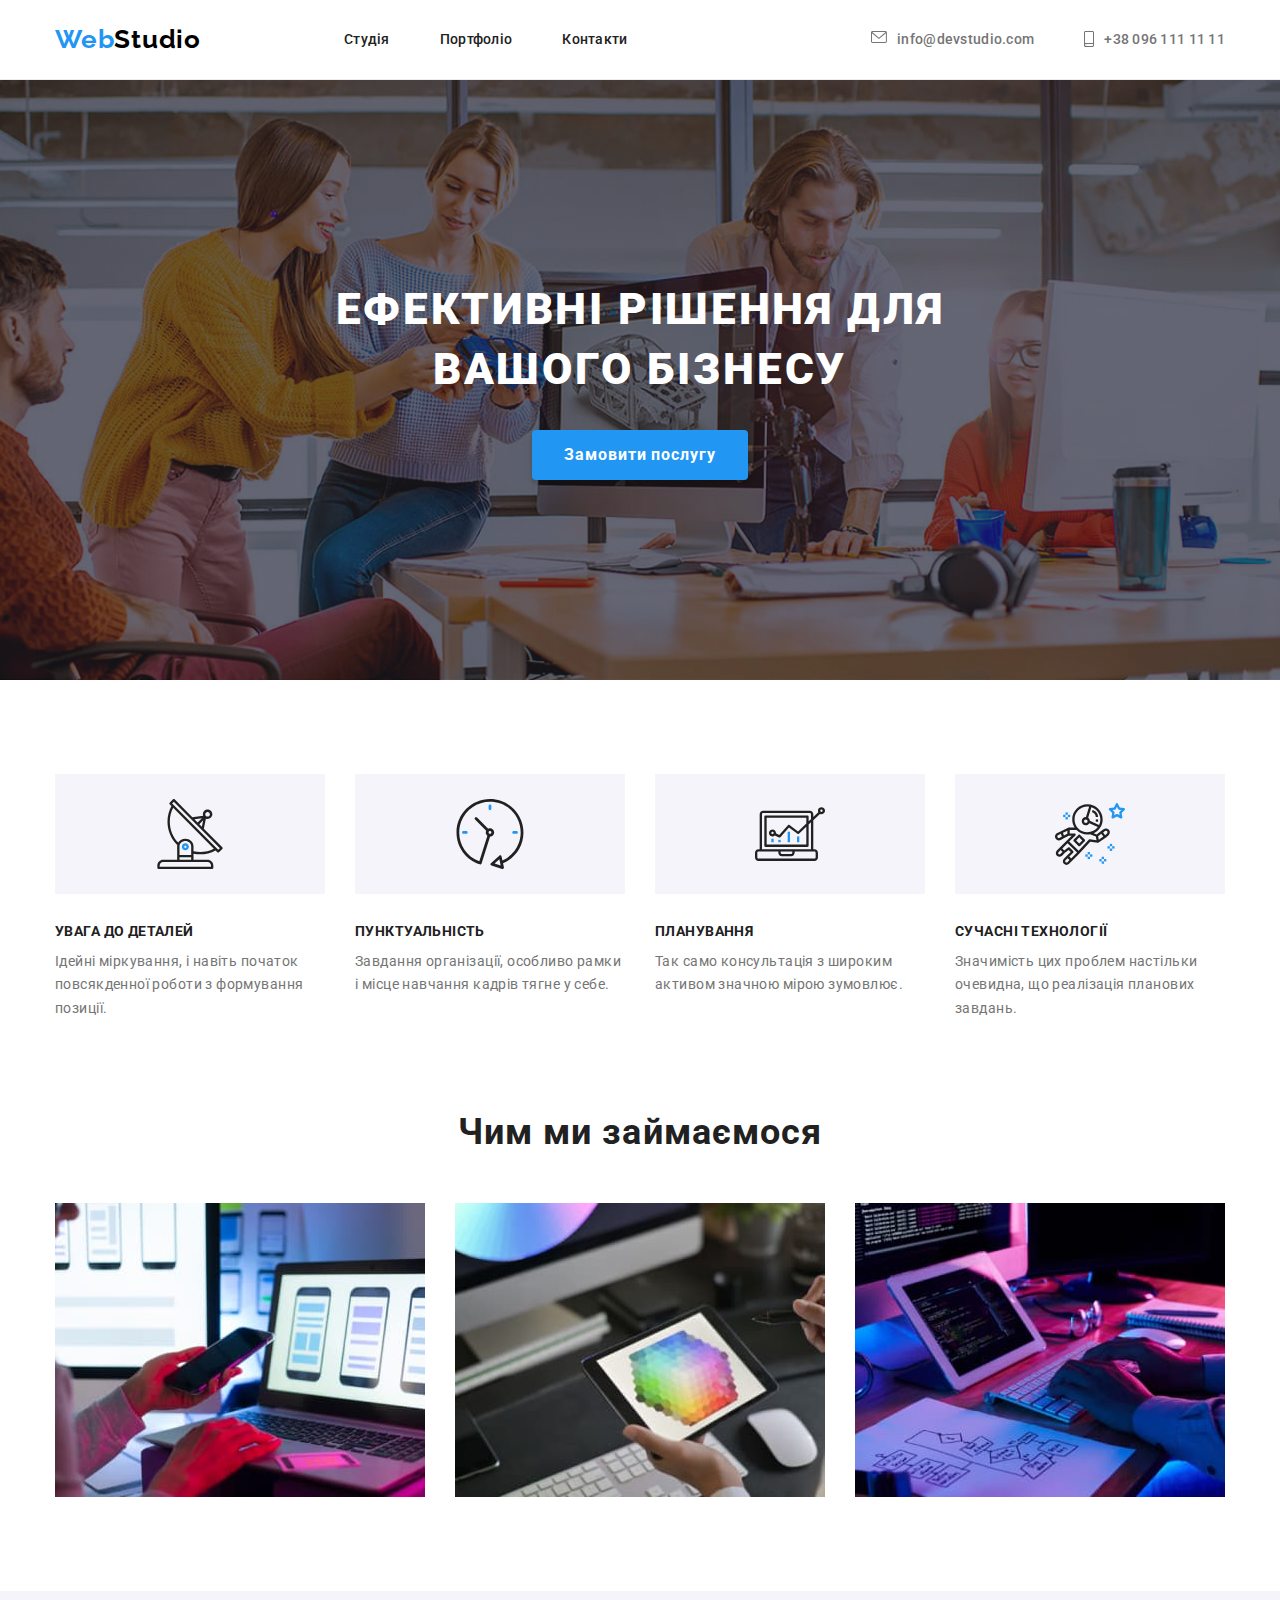
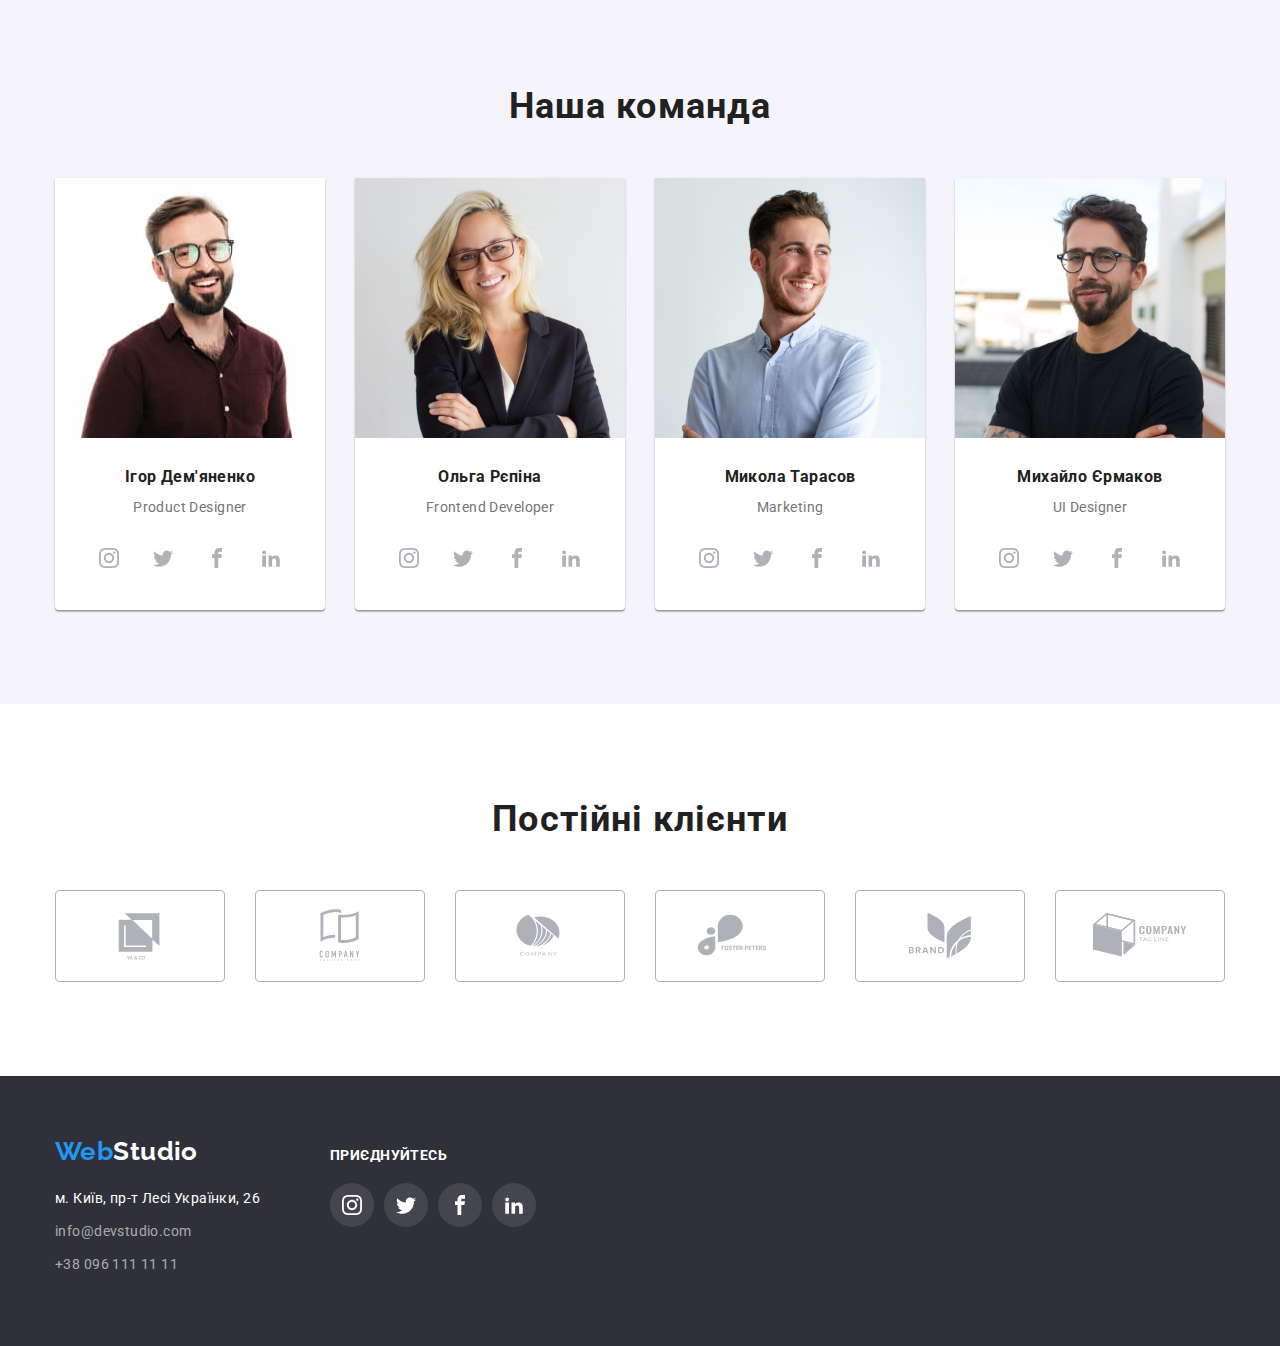
==== commit 410cb3f4: "finish" ====
--- a/index.html
+++ b/index.html
@@ -20,24 +20,20 @@
           <li><a class="header-list-link" href="#">Контакти</a></li>
         </ul>
       </nav>
-      <div class="header-container">
-      <ul class="header-container">
-        <li class="header-contact-list">
+      <ul class="page-header-container">
+         <li>
           <a class="header-list-link-contact" href="mailto:info@devstudio.com" lang="en"> 
-            <svg class="header-contact">
-            <use href="./images/sprite.svg#icon-envelope" width="16px" height="12px"></use>
-          </svg>
-          info@devstudio.com</a>
+            <svg class="header-contact" width="16px" height="12px">
+            <use href="./images/sprite.svg#icon-envelope"></use>
+          </svg>info@devstudio.com</a>
         </li>
-        <li class="header-contact-list"> 
+        <li> 
           <a class="header-list-link-contact" href="tel:+380961111111">
-            <svg class="header-contact">
-              <use href="./images/sprite.svg#icon-smartphone" width="10px" height="16px"></use>
-            </svg> 
-            +38 096 111 11 11</a>
+            <svg class="header-contact" width="10px" height="16px">
+              <use href="./images/sprite.svg#icon-smartphone"></use>
+            </svg>+38 096 111 11 11</a>
         </li>
       </ul>
-    </div>
       </div>
     </header>
     <!--main-->
@@ -279,43 +275,43 @@
             <h2 class="main-title-icon">Постійні клієнти</h2>
             <ul class="customers-list">
               <li class="customers-list-item">
-                <a href="" class="customers-item">
-                  <svg class="customers-list-icon">
+                <a href="" class="customers-list-link">
+                  <svg land="en" aria-label="logo icon" class="customers-list-icon">
                     <use href="./images/sprite.svg#icon-logo"></use>
                   </svg>
                 </a>
               </li>
               <li class="customers-list-item">
-                <a href="" class="customers-item">
-                  <svg class="customers-list-icon">
+                <a href="" class="customers-list-link">
+                  <svg land="en" aria-label="logo-1 icon" class="customers-list-icon">
                     <use href="./images/sprite.svg#icon-logo-1"></use>
                   </svg>
                 </a>
               </li>
               <li class="customers-list-item">
-                <a href="" class="customers-item">
-                  <svg class="customers-list-icon">
+                <a href="" class="customers-list-link">
+                  <svg land="en" aria-label="logo-2 icon" class="customers-list-icon">
                     <use href="./images/sprite.svg#icon-logo-2"></use>
                   </svg>
                 </a>
               </li>
               <li class="customers-list-item">
-                <a href="" class="customers-item">
-                  <svg class="customers-list-icon">
+                <a href="" class="customers-list-link">
+                  <svg land="en" aria-label="logo-3 icon" class="customers-list-icon">
                     <use href="./images/sprite.svg#icon-logo-3"></use>
                   </svg>
                 </a>
               </li>
               <li class="customers-list-item">
-                <a href="" class="customers-item">
-                <svg class="customers-list-icon">
+                <a href="" class="customers-list-link">
+                <svg land="en" aria-label="logo-4 icon" class="customers-list-icon">
                   <use href="./images/sprite.svg#icon-logo-4"></use>
                 </svg>
               </a>
             </li>
             <li class="customers-list-item">
-              <a href="" class="customers-item">
-              <svg class="customers-list-icon">
+              <a href="" class="customers-list-link">
+              <svg land="en" aria-label="logo-5 icon" class="customers-list-icon">
                 <use href="./images/sprite.svg#icon-logo-5"></use>
               </svg>
             </a>
@@ -326,7 +322,7 @@
     </main>
     <!--footer-->
     <footer class="footer-item">
-      <div class="container footerbox">
+      <div class="container footer-box">
         <div>
       <a class="logo-footer" href="/">Web<span class="logo-light">Studio</span></a>
       <address class="footer-style">
--- a/css/styles.css
+++ b/css/styles.css
@@ -85,9 +85,7 @@
     text-decoration : none;}
 .header-list-link:hover,
 .header-list-link:focus {
-    color:var(--accent-color);}
-.header-container {
-    display: flex;}    
+    color:var(--accent-color);}   
 .header-list-link-contact{
     font-family: 'Roboto', sans-serif;
     font-style: normal;
@@ -96,14 +94,16 @@
     line-height: 16px;
     letter-spacing: 0.02em;
     text-decoration: none;
-    color:var(--header-list-link-contact);}   
+    color:var(--header-list-link-contact);
+    display: flex;
+    column-gap: 10px;}   
 .header-list-link-contact:hover,
 .header-list-link-contact:focus {
     color: var(--accent-color);}
 .header-contact {
     fill: var(--secondary-text-color);}
-.header-contact:hover,
-.header-contact:focus {
+.header-list-link-contact:hover .header-contact,
+.header-list-link-contact:focus .header-contact {
     fill: var(--accent-color);}            
 .portfolio-header {
     background-color: var(--portfolio-header);}
@@ -270,25 +270,24 @@
 .customers-list-item {
     width: 170px;
     height: 92px;}    
-.customers-item:hover ,
-.customers-item:focus {
-    fill: var(--accent-color);
-    border-color: var(--accent-color);} 
-.customers-item { 
+ .customers-list-link { 
     width: 100%;
     height: 100%;
     border: 1px solid var(--social-customers);
     border-radius: 4px;
     display: flex;
     justify-content: center;
-    align-items: center;}      
+    align-items: center;} 
+.customers-list-link:hover,
+.customers-list-link:focus {
+    border-color: var(--accent-color);}     
 .customers-list-icon {
     width: 106px;
     height: 60px;
     fill: var(--social-customers);}
-.customers-list-icon:hover, 
-.customers-list-icon:focus {
-    fill: var(--accent-color);}                  
+    .customers-list-link:hover .customers-list-icon,
+    .customers-list-link:focus .customers-list-icon { 
+    fill: var(--accent-color);}                     
 /*main-portfolio*/
 .portfolio-main-fon {
     padding-top: 94px;
@@ -322,15 +321,16 @@
         0px 1px 2px rgba(0, 0, 0, 0.08),
         0px 2px 2px rgba(0, 0, 0, 0.12);}
 .portfolio-link {
-    display: block;}
+    display: block;
+    text-decoration: none;}
 .portfolio-display {
     display: flex;
     flex-wrap: wrap;
     gap: 30px;}
 .main-portfolio-foto {
     width: 370px;}
-.main-portfolio-foto:hover,
-.main-portfolio-foto:focus {
+.portfolio-link:hover,
+.portfolio-link:focus {
     box-shadow: 0px 1px 1px rgba(0, 0, 0, 0.12), 0px 4px 4px rgba(0, 0, 0, 0.06), 1px 4px 6px rgba(0, 0, 0, 0.16);}
 .portfolio-main-text {
     padding: 20px 24px;
@@ -353,8 +353,9 @@
     background-color: #2F303A;
     padding-top: 60px;
     padding-bottom: 60px;}
-.footerbox {
-    display: flex;}    
+.footer-box {
+    display: flex;
+    align-items: baseline;}    
 .logo-footer {
     text-decoration: none;
     color: var(--accent-color);
@@ -395,8 +396,7 @@
 .footer-social {
     display: flex;
     flex-direction: column;
-    align-items:center;
-margin-left: 70px;}    
+    margin-left: 70px;}    
 .footer-social-title {
     font-weight: 700;
     font-size: 14px;
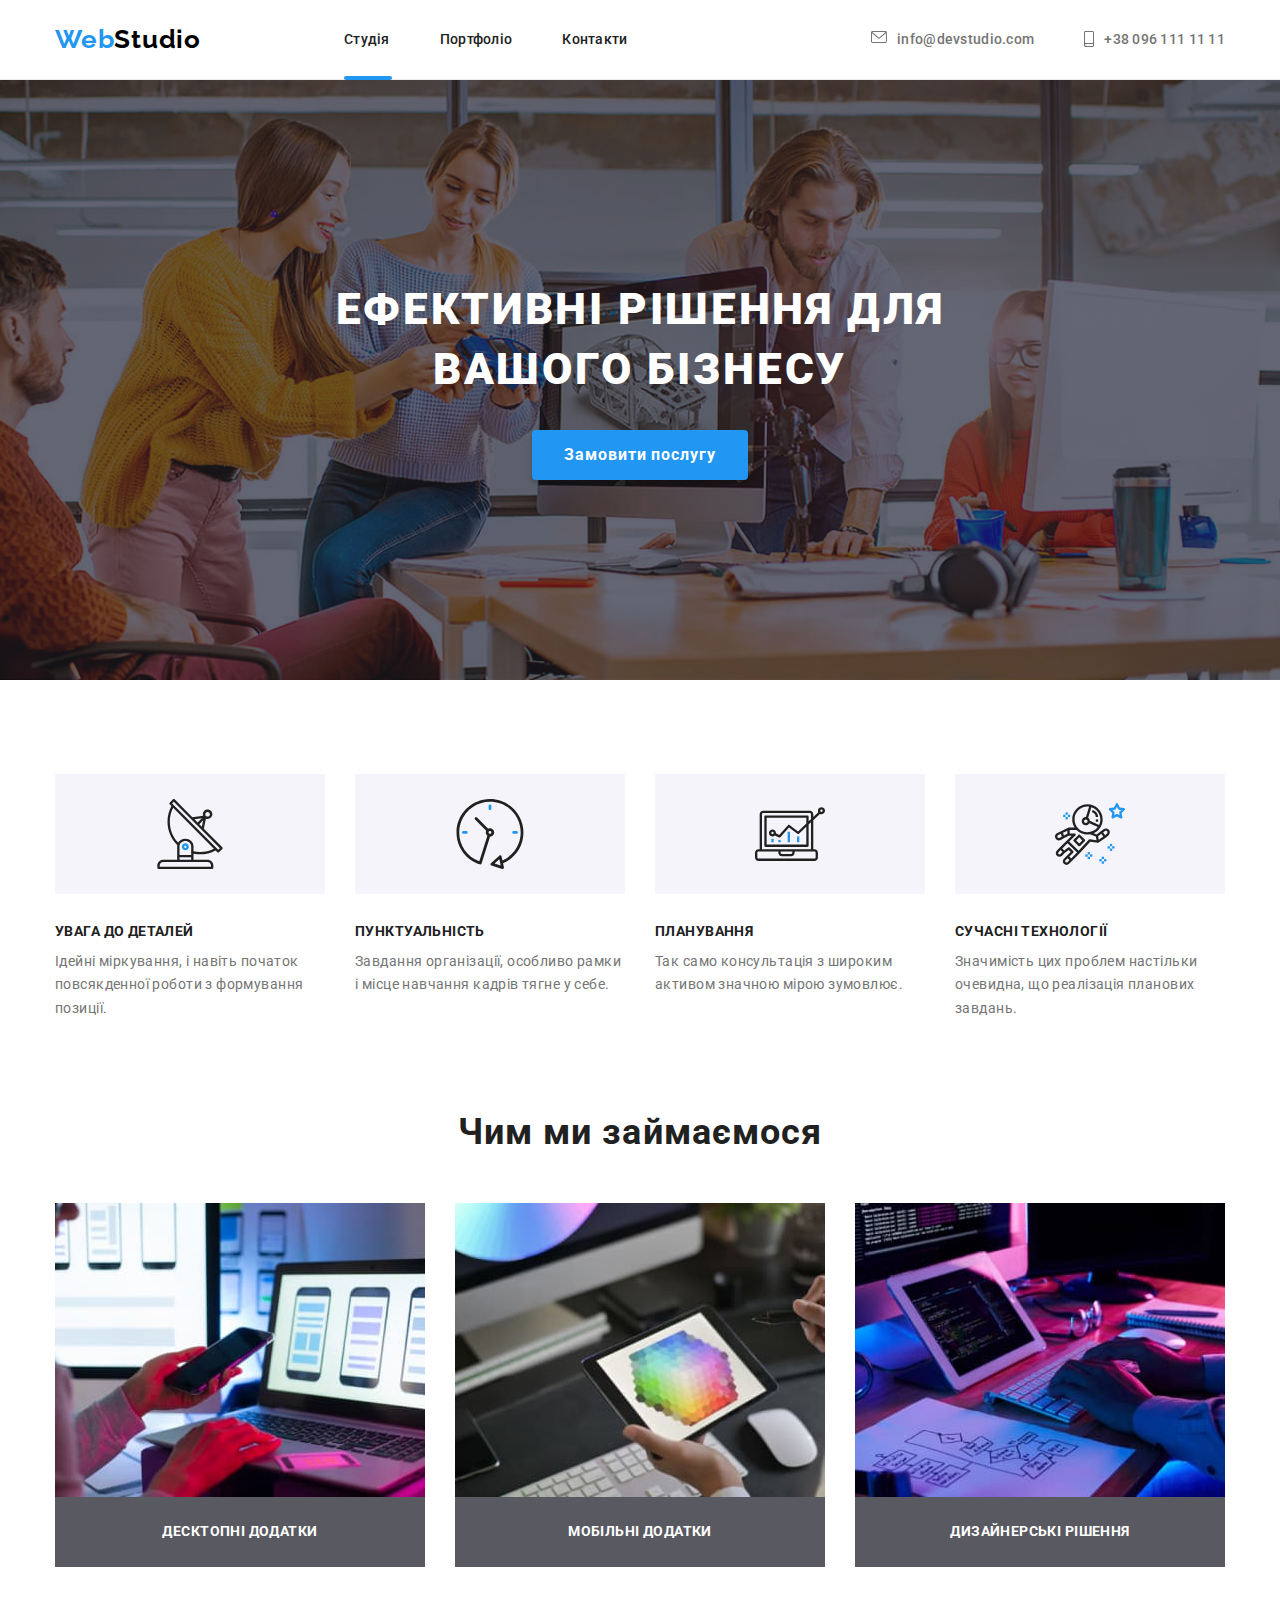
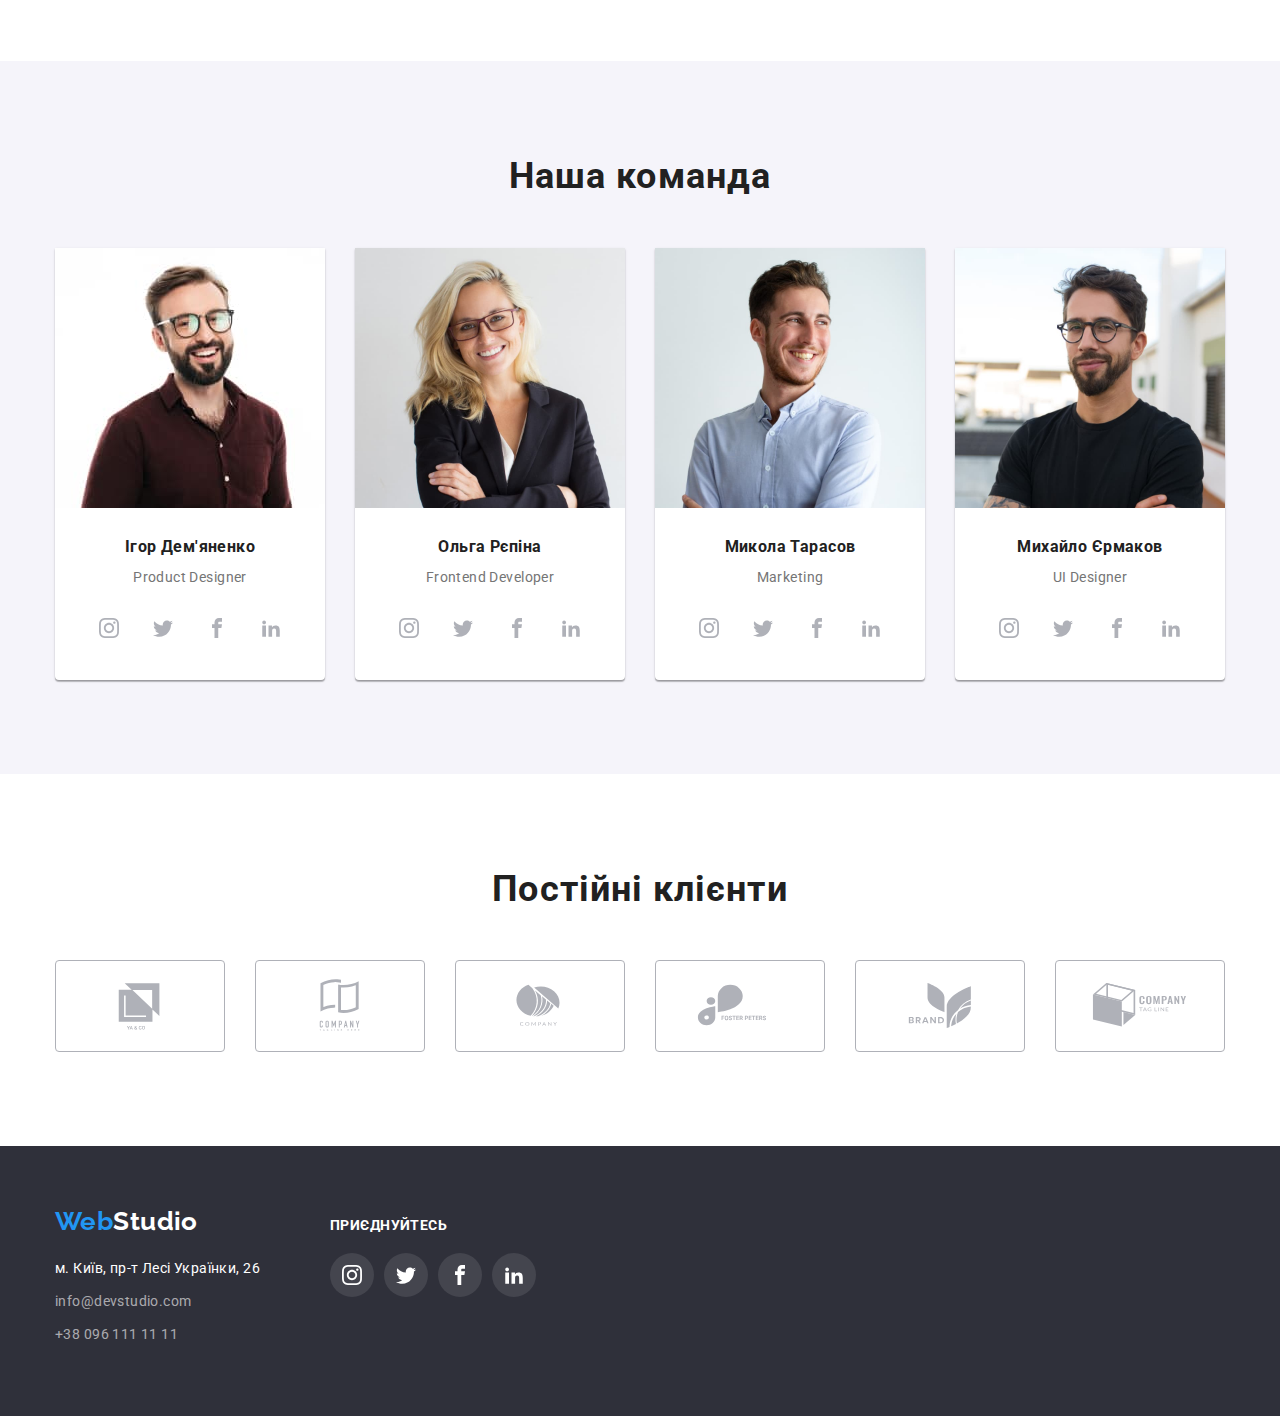
==== commit 786f3f94: "homework5" ====
--- a/index.html
+++ b/index.html
@@ -15,9 +15,9 @@
       <nav class="page-header-container">
         <a class="logo" href="./index.html">Web<span class="logo-dark">Studio</span></a>
         <ul class="page-header-container">
-          <li><a class="header-list-link" href="./index.html">Студія</a></li>
-          <li><a class="header-list-link" href="./portfolio.html">Портфоліо</a></li>
-          <li><a class="header-list-link" href="#">Контакти</a></li>
+          <li class="header-list-link-group"><a class="header-list-link header-list-after" href="./index.html">Студія</a></li>
+          <li class="header-list-link-group"><a class="header-list-link" href="./portfolio.html">Портфоліо</a></li>
+          <li class="header-list-link-group"><a class="header-list-link" href="#">Контакти</a></li>
         </ul>
       </nav>
       <ul class="page-header-container">
@@ -41,7 +41,7 @@
       <section class="title">
         <div class="container">
         <h1 class="title-item">Ефективні рішення для вашого бізнесу</h1>
-        <button class="button title-button" type="button">Замовити послугу</button>
+        <button class="button title-button" data-modal-open type="button" >Замовити послугу</button>
         </div>
       </section>
       <section class="main-description-box">
@@ -100,17 +100,23 @@
         <div class="container">
         <h2 class="main-title-icon">Чим ми займаємося</h2>
         <ul class="main-images">
-          <li>
-            <img src=./images/img(1).jpg alt="людина працює з телефоном"
-            width="370">
-          </li>
-          <li>
-            <img src=./images/img(2).jpg alt="людина працює за планшетом"
-            width="370"/>
-          </li>
-          <li>
-            <img src=./images/img(3).jpg alt="людина працює за комп'ютером"
-            width="370"/>
+          <li class="main-images-foto-sense">
+            <img class="main-images-foto-desk" src=./images/img(1).jpg alt="людина працює з телефоном" width="370"/>
+            <div class="main-images-description">
+              <p class="main-images-text">Десктопні додатки</p>
+            </div>
+            </li>
+          <li class="main-images-foto-sense">
+            <img class="main-images-foto-desk" src=./images/img(2).jpg alt="людина працює за планшетом" width="370"/>
+            <div class="main-images-description">
+              <p class="main-images-text">Мобільні додатки</p>
+            </div>
+          </li>
+          <li class="main-images-foto-sense">
+            <img  class="main-images-foto-desk" src=./images/img(3).jpg alt="людина працює за комп'ютером" width="370"/>
+            <div class="main-images-description">
+              <p class="main-images-text">Дизайнерські рішення</p>
+            </div>
           </li>
         </ul>
         </div>
@@ -377,5 +383,15 @@
     </ul>
       </div>
     </footer>
+    <div class="backdrop is-hidden" data-modal >
+    <div class="modal">
+      <button class="modal-close-btn" type="button" data-modal-close>
+        <svg class="modal-close-icon" width="18" height="18">
+          <use href="./images/sprite.svg#icon-close"></use>
+        </svg>
+      </button>
+     </div>
+    </div>
+    <script src="./js/modal.js"></script>
   </body>
 </html>--- a/css/styles.css
+++ b/css/styles.css
@@ -20,7 +20,8 @@
     --main-portfolio-foto-border:#EEEEEE;
     --portfolio-main-fon:#F5F5F5;
     --footer-social-title:#FFFFFF;
-    --social-customers:#AFB1B8;}
+    --social-customers:#AFB1B8;
+    --transition-dur-and-func:250ms cubic-bezier(0.4, 0, 0.2, 1);}
 ul,ol {
     list-style: none;
     margin-top: 0;
@@ -82,10 +83,22 @@
     line-height: 1.14;
     letter-spacing: 0.02em;
     color: var(--primary-text-color);
-    text-decoration : none;}
+    text-decoration : none;
+    transition: color var(--transition-dur-and-func);}
 .header-list-link:hover,
 .header-list-link:focus {
-    color:var(--accent-color);}   
+    color:var(--accent-color);}
+.header-list-after::after {
+    display: block;
+    content: "";
+    width: 48px;
+    height: 4px;
+    background: var(--accent-color);
+    border-radius: 2px;
+    position: absolute;
+    margin-top: 28px;
+    margin-left: auto;
+    margin-right: auto;}          
 .header-list-link-contact{
     font-family: 'Roboto', sans-serif;
     font-style: normal;
@@ -96,18 +109,31 @@
     text-decoration: none;
     color:var(--header-list-link-contact);
     display: flex;
-    column-gap: 10px;}   
+    column-gap: 10px;
+    transition: color var(--transition-dur-and-func);}   
 .header-list-link-contact:hover,
 .header-list-link-contact:focus {
     color: var(--accent-color);}
 .header-contact {
-    fill: var(--secondary-text-color);}
+    fill: var(--secondary-text-color);
+    transition: fill var(--transition-dur-and-func);}
 .header-list-link-contact:hover .header-contact,
 .header-list-link-contact:focus .header-contact {
     fill: var(--accent-color);}            
 .portfolio-header {
     background-color: var(--portfolio-header);}
-/*main*/
+.portfolio-header-list-after::after {
+    display: block;
+    content: "";
+    width: 78px;
+    height: 4px;
+    background: var(--accent-color);
+    border-radius: 2px;
+    position: absolute;
+    margin-top: 28px;
+    margin-left: auto;
+    margin-right: auto;} 
+    /*main*/
 .title { 
     padding-top: 200px; 
     padding-bottom: 200px;
@@ -142,7 +168,8 @@
     align-items: center;
     justify-content: center;
     margin-left: auto;
-    margin-right: auto;}
+    margin-right: auto;
+    transition: background-color var(--transition-dur-and-func);}
 .title-button {
     border: none;
     padding: 6px 22px;
@@ -222,6 +249,23 @@
     display: flex;
     flex-wrap: wrap;
     gap: 30px;}
+.main-images-foto-desk {
+    position: relative;}    
+.main-images-description {
+    width: 100%;
+    height: 70px;
+    background: rgba(47, 48, 58, 0.8);
+    display: flex;
+    align-items: center;
+    justify-content: center;} 
+.main-images-text {
+    font-style: normal;
+    font-weight: 700;
+    font-size: 14px;
+    line-height: 1.14;
+    letter-spacing: 0.03em;
+    text-transform: uppercase;
+    color: #FFFFFF;}    
 .main-team {
     background-color: var(--main-team);
     padding-bottom: 94px;
@@ -249,14 +293,16 @@
     justify-content: center;
     width: 44px;
     height: 44px;
-    border-radius: 50%;}
+    border-radius: 50%;
+    transition: background-color var(--transition-dur-and-func);}
 .social-list-link:hover,
 .social-list-link:focus {
     background-color:var(--accent-color);}    
 .social-list-icon {
     width: 20px;
     height: 20px;
-    fill: var(--social-customers);}
+    fill: var(--social-customers);
+    transition: fill var(--transition-dur-and-func);}
 .social-list-link:hover .social-list-icon,
 .social-list-link:focus .social-list-icon {
     fill: #FFFFFF;} 
@@ -277,14 +323,16 @@
     border-radius: 4px;
     display: flex;
     justify-content: center;
-    align-items: center;} 
+    align-items: center;
+    transition: border-color var(--transition-dur-and-func);} 
 .customers-list-link:hover,
 .customers-list-link:focus {
     border-color: var(--accent-color);}     
 .customers-list-icon {
     width: 106px;
     height: 60px;
-    fill: var(--social-customers);}
+    fill: var(--social-customers);
+    transition: fill var(--transition-dur-and-func);}
     .customers-list-link:hover .customers-list-icon,
     .customers-list-link:focus .customers-list-icon { 
     fill: var(--accent-color);}                     
@@ -312,7 +360,8 @@
     border-radius: 4px;
     border: none;
     height: 38px;
-    padding: 6px 22px;}
+    padding: 6px 22px;
+    transition: background-color var(--transition-dur-and-func), color var(--transition-dur-and-func), box-shadow var(--transition-dur-and-func);}
 .portfolio-button:hover,
 .portfolio-button:focus {
     background-color: var(--accent-color);
@@ -322,16 +371,34 @@
         0px 2px 2px rgba(0, 0, 0, 0.12);}
 .portfolio-link {
     display: block;
-    text-decoration: none;}
+    text-decoration: none;
+    transition: box-shadow var(--transition-dur-and-func);}
 .portfolio-display {
     display: flex;
     flex-wrap: wrap;
     gap: 30px;}
-.main-portfolio-foto {
-    width: 370px;}
 .portfolio-link:hover,
 .portfolio-link:focus {
     box-shadow: 0px 1px 1px rgba(0, 0, 0, 0.12), 0px 4px 4px rgba(0, 0, 0, 0.06), 1px 4px 6px rgba(0, 0, 0, 0.16);}
+.portfolio-list-wrapper {
+    position: relative;
+    overflow: hidden;}
+.portfolio-overlay {
+    position: absolute;
+    height: 100%;
+    width: 100%;
+    background: rgba(33, 150, 243, 0.9);
+    font-weight: 400;
+    font-size: 18px;
+    line-height: 1.56;
+    letter-spacing: 0.03em;
+    color: #FFFFFF;
+    overflow: auto;
+    transform: translateY(100%);
+    transition: transform var(--transition-dur-and-func);}
+.portfolio-link:hover .portfolio-overlay,
+.portfolio-link:focus .portfolio-overlay {
+    transform: translateY(0);}   
 .portfolio-main-text {
     padding: 20px 24px;
     border: 1px solid var(--main-portfolio-foto-border);}
@@ -379,7 +446,8 @@
     font-size: 14px;
     line-height: 1.71;
     letter-spacing: 0.03em;
-    margin-top: 20px;}
+    margin-top: 20px;
+    transition: color var(--transition-dur-and-func);}
 .footer-address:hover,
 .footer-address:focus {
     color:var(--accent-color);} 
@@ -389,7 +457,8 @@
     font-style: normal;
     font-size: 14px;
     line-height: 1.71;
-    letter-spacing: 0.03em;} 
+    letter-spacing: 0.03em;
+    transition: color var(--transition-dur-and-func);} 
 .footer-contacts:hover,
 .footer-contacts:focus {
     color:var(--accent-color);}
@@ -416,7 +485,8 @@
     width: 44px;
     height: 44px;
     border-radius: 50%;
-    background: rgba(255, 255, 255, 0.1);}
+    background: rgba(255, 255, 255, 0.1);
+    transition: background-color var(--transition-dur-and-func);}
 .footer-social-list-link:hover,
 .footer-social-list-link:focus {
     background-color:var(--accent-color);}    
@@ -424,4 +494,40 @@
     width: 20px;
     height: 20px;
     fill: #FFFFFF;}
-  
+.backdrop {
+    position: fixed;
+    top: 0;
+    left: 0;
+    width: 100%;
+    height: 100%;
+    background: rgba(0, 0, 0, 0.2);
+    z-index: 100;
+    transition: opacity var(--transition-dur-and-func), visibility var(--transition-dur-and-func);}  
+.backdrop.is-hidden {
+    visibility: hidden;
+    opacity: 0;
+    pointer-events: none;}    
+.modal {
+    position: absolute;
+    top: 50%;
+    left: 50%;
+    transform: translate(-50%,-50%);
+    width: 528px;
+    height: 581px;
+    background: #FFFFFF;
+    box-shadow: 0px 1px 3px rgba(0, 0, 0, 0.12), 0px 1px 1px rgba(0, 0, 0, 0.14), 0px 2px 1px rgba(0, 0, 0, 0.2);
+    border-radius: 4px;}
+.modal-close-btn {
+    position: absolute;
+    top: 8px;
+    right: 8px;
+    display: flex;
+    align-items: center;
+    justify-content: center;
+    padding: 0;
+    width: 30px;
+    height: 30px;
+    border-radius: 50%;
+    background: #FFFFFF;
+    border: 1px solid rgba(0, 0, 0, 0.1);}    
+    
